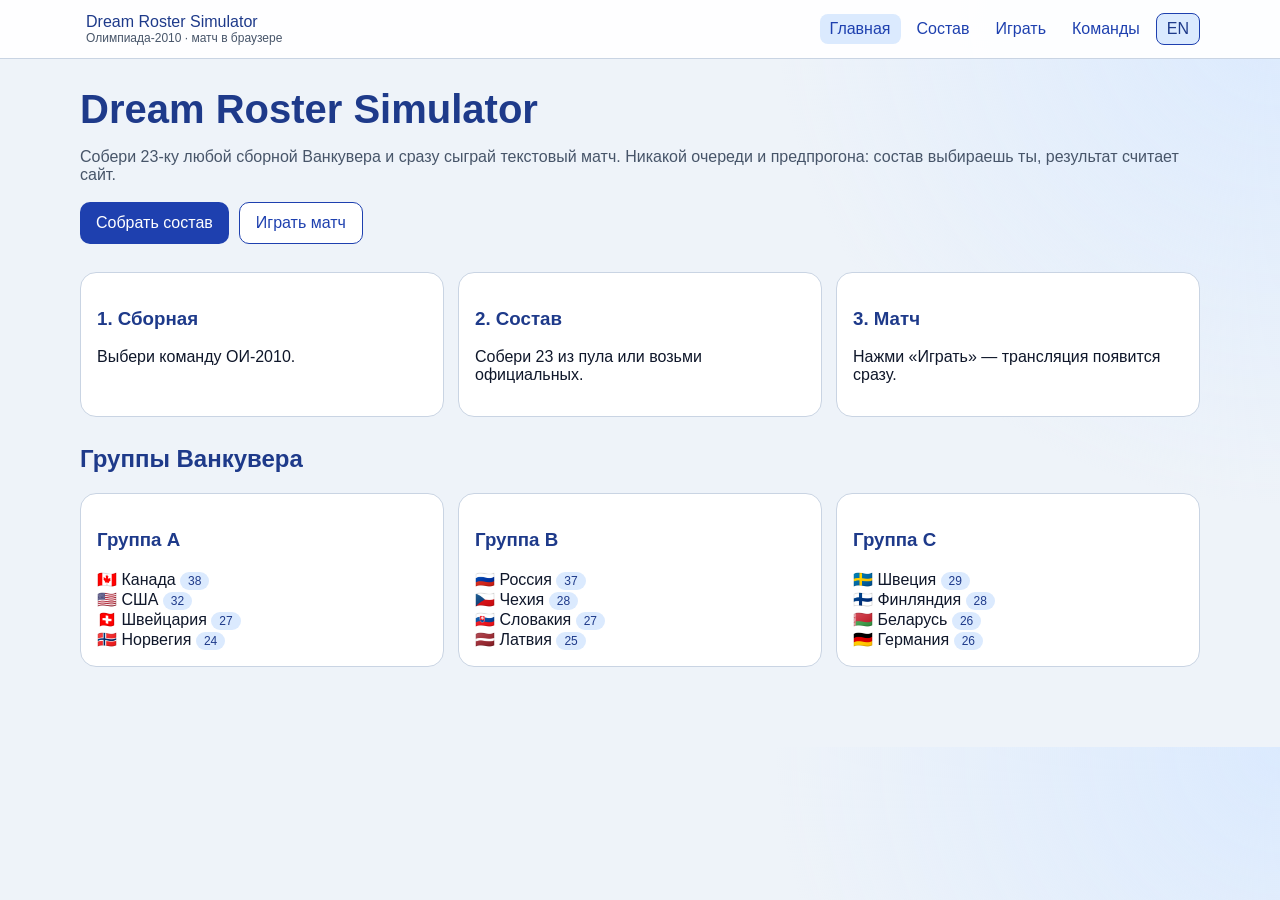
==== index.html @ 81cd00a1 "Add files via upload" ====
<!DOCTYPE html>
<html lang="ru">
<head>
  <meta charset="UTF-8" />
  <meta name="viewport" content="width=device-width, initial-scale=1" />
  <title>Dream Roster Simulator</title>
  <meta name="description" content="Собери состав ОИ-2010 и сыграй текстовый матч прямо в браузере." />
  <link rel="stylesheet" href="styles.css" />
</head>
<body>
  <header>
    <div class="bar">
      <button class="logo" data-go="home" type="button">
        Dream Roster Simulator
        <small id="logoSub"></small>
      </button>
      <nav>
        <button data-go="home" type="button"></button>
        <button data-go="roster" type="button"></button>
        <button data-go="simulate" type="button"></button>
        <button data-go="teams" type="button"></button>
        <button class="lang" id="langBtn" type="button">EN</button>
      </nav>
    </div>
  </header>

  <main class="wrap">
    <section id="home" class="page on">
      <h1>Dream Roster Simulator</h1>
      <p class="muted" id="homeLead"></p>
      <div class="actions">
        <button class="btn" data-go="roster" id="btnRoster" type="button"></button>
        <button class="btn ghost" data-go="simulate" id="btnSim" type="button"></button>
      </div>
      <div class="grid how" id="howGrid"></div>
      <h2 id="groupsTitle"></h2>
      <div class="groups" id="homeGroups"></div>
    </section>

    <section id="teams" class="page">
      <h1 id="teamsTitle"></h1>
      <p class="muted" id="teamsLead"></p>
      <div class="groups" id="teamsGroups"></div>
    </section>

    <section id="roster" class="page">
      <h1 id="rosterTitle"></h1>
      <p class="muted" id="rosterLead"></p>
      <div class="toolbar">
        <select id="teamSelect"></select>
        <input type="search" id="q" />
        <select id="posFilter">
          <option value="">POS</option>
          <option value="G">G</option>
          <option value="D">D</option>
          <option value="F">F</option>
        </select>
        <select id="statusFilter">
          <option value="">status</option>
          <option value="official">official</option>
          <option value="reserve">reserve</option>
          <option value="candidate">candidate</option>
        </select>
        <button class="btn ghost" id="fillOfficial" type="button"></button>
        <button class="btn ghost" id="clearRoster" type="button"></button>
        <button class="btn" id="saveRoster" type="button"></button>
        <button class="btn" id="playFromRoster" type="button"></button>
      </div>
      <p class="counts" id="counts"></p>
      <div class="split">
        <div>
          <h3 id="poolLabel"></h3>
          <div class="list" id="playerList"></div>
        </div>
        <div>
          <h3 id="pickedLabel"></h3>
          <div class="list" id="pickedList"></div>
        </div>
      </div>
    </section>

    <section id="simulate" class="page">
      <h1 id="simTitle"></h1>
      <p class="muted" id="simLead"></p>
      <div class="toolbar">
        <select id="homeTeam"></select>
        <span>vs</span>
        <select id="awayTeam"></select>
        <button class="btn" id="playBtn" type="button"></button>
      </div>
      <div class="sim" id="simOut"></div>
    </section>
  </main>

  <script src="data.js"></script>
  <script src="app.js"></script>
</body>
</html>
---- styles.css ----
:root {
  --blue: #1e40af;
  --blue-dark: #1e3a8a;
  --blue-soft: #dbeafe;
  --ice: #eef3f9;
  --ink: #0f172a;
  --muted: #475569;
  --line: #c9d4e3;
}
* { box-sizing: border-box; }
body {
  margin: 0;
  font-family: "Trebuchet MS", "Segoe UI", sans-serif;
  background: radial-gradient(circle at top right, #dbeafe 0, transparent 34%), #eef3f9;
  color: var(--ink);
}
header {
  background: rgba(255,255,255,.94);
  border-bottom: 1px solid var(--line);
  position: sticky; top: 0; z-index: 8;
}
.bar {
  max-width: 1160px; margin: 0 auto; padding: 12px 20px;
  display: flex; justify-content: space-between; align-items: center; gap: 16px;
}
.logo {
  color: var(--blue-dark); font-weight: 800; background: none; border: 0;
  font: inherit; text-align: left; cursor: pointer;
}
.logo small { display: block; font-weight: 500; color: var(--muted); font-size: 12px; }
nav { display: flex; gap: 6px; align-items: center; flex-wrap: wrap; }
nav button {
  background: none; border: 0; color: var(--blue); cursor: pointer;
  font: inherit; padding: 6px 10px; border-radius: 8px;
}
nav button.active, nav button:hover { background: var(--blue-soft); }
.lang { border: 1px solid var(--blue) !important; background: var(--blue-soft) !important; color: var(--blue-dark) !important; }
.wrap { max-width: 1160px; margin: 0 auto; padding: 28px 20px 80px; }
h1 { color: var(--blue-dark); margin: 0 0 10px; font-size: clamp(28px, 4vw, 40px); }
h2, h3 { color: var(--blue-dark); }
.muted { color: var(--muted); }
.actions { display: flex; gap: 10px; flex-wrap: wrap; margin: 18px 0 28px; }
.btn { background: var(--blue); color: #fff; border: 0; padding: 11px 16px; border-radius: 10px; cursor: pointer; font: inherit; }
.btn.ghost { background: #fff; color: var(--blue); border: 1px solid var(--blue); }
.groups, .grid, .how { display: grid; grid-template-columns: repeat(auto-fit, minmax(230px, 1fr)); gap: 14px; }
.how { margin-bottom: 28px; }
.card { background: #fff; border: 1px solid var(--line); border-radius: 16px; padding: 16px; }
.card.click { cursor: pointer; }
.card.click:hover { border-color: var(--blue); }
.page { display: none; }
.page.on { display: block; }
.toolbar { display: flex; gap: 8px; flex-wrap: wrap; align-items: center; margin: 0 0 14px; }
select, input[type=search] { font: inherit; padding: 8px 10px; border-radius: 8px; border: 1px solid var(--line); background: #fff; }
.counts { font-size: 15px; margin: 0 0 12px; }
.ok { color: #166534; }
.warn { color: #9a3412; }
.split { display: grid; grid-template-columns: 1.35fr .65fr; gap: 16px; }
@media (max-width: 860px) { .split { grid-template-columns: 1fr; } }
.list { display: grid; gap: 6px; max-height: 64vh; overflow: auto; }
.row {
  display: grid; grid-template-columns: 28px 1fr auto; gap: 8px; align-items: center;
  background: #fff; border: 1px solid var(--line); border-radius: 10px; padding: 8px 10px;
}
.row small { color: var(--muted); display: block; }
.badge { font-size: 11px; border-radius: 999px; padding: 2px 8px; background: var(--blue-soft); color: var(--blue-dark); white-space: nowrap; }
.badge.reserve { background: #fef3c7; color: #92400e; }
.badge.candidate { background: #e2e8f0; color: #334155; }
.sim { white-space: pre-wrap; background: #fff; border: 1px solid var(--line); border-radius: 16px; padding: 16px 18px; line-height: 1.55; min-height: 180px; }
.pill { display: inline-block; background: var(--blue-soft); color: var(--blue-dark); border-radius: 999px; padding: 2px 8px; font-size: 12px; }
.err { background: #fef2f2; border: 1px solid #fecaca; color: #991b1b; padding: 12px; border-radius: 12px; }
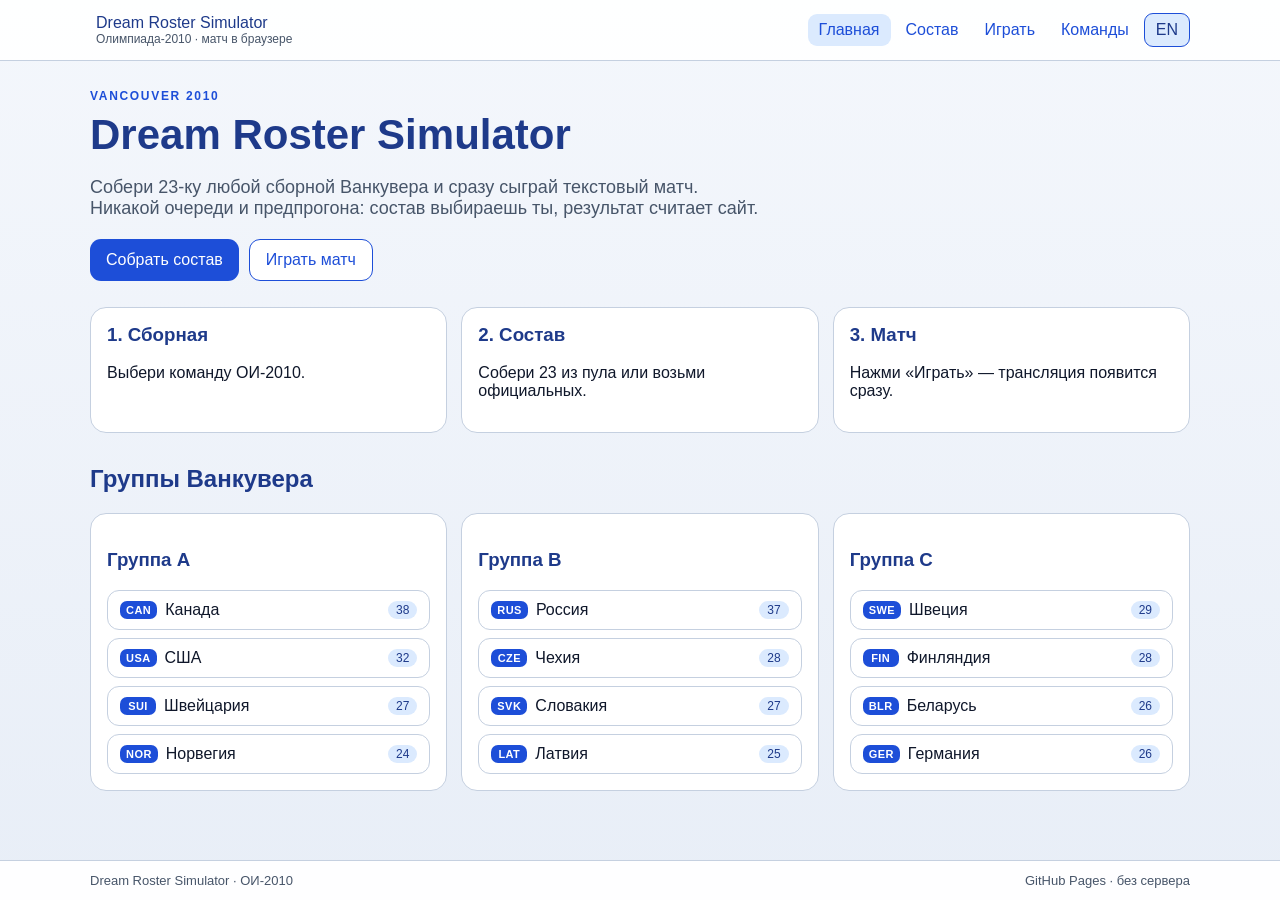
==== commit e2afa399: "Add files via upload" ====
--- a/index.html
+++ b/index.html
@@ -26,13 +26,14 @@
 
   <main class="wrap">
     <section id="home" class="page on">
+      <p class="eyebrow">Vancouver 2010</p>
       <h1>Dream Roster Simulator</h1>
-      <p class="muted" id="homeLead"></p>
+      <p class="muted lead" id="homeLead"></p>
       <div class="actions">
         <button class="btn" data-go="roster" id="btnRoster" type="button"></button>
         <button class="btn ghost" data-go="simulate" id="btnSim" type="button"></button>
       </div>
-      <div class="grid how" id="howGrid"></div>
+      <div class="how" id="howGrid"></div>
       <h2 id="groupsTitle"></h2>
       <div class="groups" id="homeGroups"></div>
     </section>
@@ -63,18 +64,18 @@
         </select>
         <button class="btn ghost" id="fillOfficial" type="button"></button>
         <button class="btn ghost" id="clearRoster" type="button"></button>
-        <button class="btn" id="saveRoster" type="button"></button>
+        <button class="btn ghost" id="saveRoster" type="button"></button>
         <button class="btn" id="playFromRoster" type="button"></button>
       </div>
       <p class="counts" id="counts"></p>
-      <div class="split">
+      <div class="split roster-layout">
         <div>
           <h3 id="poolLabel"></h3>
           <div class="list" id="playerList"></div>
         </div>
         <div>
           <h3 id="pickedLabel"></h3>
-          <div class="list" id="pickedList"></div>
+          <div id="pickedList" class="sheet"></div>
         </div>
       </div>
     </section>
@@ -82,17 +83,25 @@
     <section id="simulate" class="page">
       <h1 id="simTitle"></h1>
       <p class="muted" id="simLead"></p>
-      <div class="toolbar">
+      <div class="toolbar playbar">
         <select id="homeTeam"></select>
-        <span>vs</span>
+        <button class="btn ghost swap" id="swapBtn" type="button">⇄</button>
         <select id="awayTeam"></select>
         <button class="btn" id="playBtn" type="button"></button>
       </div>
-      <div class="sim" id="simOut"></div>
+      <div id="board" class="board empty"></div>
     </section>
   </main>
 
+  <footer>
+    <div class="bar foot">
+      <span>Dream Roster Simulator · ОИ-2010</span>
+      <span class="muted">GitHub Pages · без сервера</span>
+    </div>
+  </footer>
+
   <script src="data.js"></script>
+  <script src="photos.js"></script>
   <script src="app.js"></script>
 </body>
 </html>
--- a/styles.css
+++ b/styles.css
@@ -1,62 +1,83 @@
 :root {
-  --blue: #1e40af;
+  --blue: #1d4ed8;
   --blue-dark: #1e3a8a;
   --blue-soft: #dbeafe;
-  --ice: #eef3f9;
+  --ice: #e8eef7;
   --ink: #0f172a;
   --muted: #475569;
-  --line: #c9d4e3;
+  --line: #c5d0e0;
 }
 * { box-sizing: border-box; }
 body {
   margin: 0;
-  font-family: "Trebuchet MS", "Segoe UI", sans-serif;
-  background: radial-gradient(circle at top right, #dbeafe 0, transparent 34%), #eef3f9;
+  min-height: 100vh;
+  display: flex;
+  flex-direction: column;
+  font-family: "Segoe UI", "Trebuchet MS", sans-serif;
+  background:
+    linear-gradient(180deg, #f4f7fc 0%, var(--ice) 100%);
   color: var(--ink);
 }
-header {
-  background: rgba(255,255,255,.94);
-  border-bottom: 1px solid var(--line);
-  position: sticky; top: 0; z-index: 8;
+header, footer {
+  background: rgba(255,255,255,.95);
+  border-color: var(--line);
 }
+header { border-bottom: 1px solid var(--line); position: sticky; top: 0; z-index: 8; }
+footer { border-top: 1px solid var(--line); margin-top: auto; }
 .bar {
-  max-width: 1160px; margin: 0 auto; padding: 12px 20px;
+  max-width: 1140px; margin: 0 auto; padding: 12px 20px;
   display: flex; justify-content: space-between; align-items: center; gap: 16px;
 }
+.foot { color: var(--muted); font-size: 13px; }
 .logo {
   color: var(--blue-dark); font-weight: 800; background: none; border: 0;
-  font: inherit; text-align: left; cursor: pointer;
+  font: inherit; text-align: left; cursor: pointer; line-height: 1.2;
 }
 .logo small { display: block; font-weight: 500; color: var(--muted); font-size: 12px; }
-nav { display: flex; gap: 6px; align-items: center; flex-wrap: wrap; }
+nav { display: flex; gap: 4px; align-items: center; flex-wrap: wrap; }
 nav button {
   background: none; border: 0; color: var(--blue); cursor: pointer;
-  font: inherit; padding: 6px 10px; border-radius: 8px;
+  font: inherit; padding: 7px 11px; border-radius: 9px;
 }
 nav button.active, nav button:hover { background: var(--blue-soft); }
 .lang { border: 1px solid var(--blue) !important; background: var(--blue-soft) !important; color: var(--blue-dark) !important; }
-.wrap { max-width: 1160px; margin: 0 auto; padding: 28px 20px 80px; }
-h1 { color: var(--blue-dark); margin: 0 0 10px; font-size: clamp(28px, 4vw, 40px); }
+.wrap { max-width: 1140px; margin: 0 auto; padding: 28px 20px 48px; width: 100%; }
+.eyebrow {
+  letter-spacing: .14em; text-transform: uppercase; font-size: 12px;
+  color: var(--blue); margin: 0 0 8px; font-weight: 700;
+}
+h1 { color: var(--blue-dark); margin: 0 0 10px; font-size: clamp(28px, 4vw, 42px); }
 h2, h3 { color: var(--blue-dark); }
+.lead { max-width: 680px; font-size: 18px; }
 .muted { color: var(--muted); }
-.actions { display: flex; gap: 10px; flex-wrap: wrap; margin: 18px 0 28px; }
-.btn { background: var(--blue); color: #fff; border: 0; padding: 11px 16px; border-radius: 10px; cursor: pointer; font: inherit; }
+.actions { display: flex; gap: 10px; flex-wrap: wrap; margin: 20px 0 26px; }
+.btn {
+  background: var(--blue); color: #fff; border: 0;
+  padding: 11px 16px; border-radius: 11px; cursor: pointer; font: inherit;
+}
+.btn:hover { filter: brightness(1.05); }
 .btn.ghost { background: #fff; color: var(--blue); border: 1px solid var(--blue); }
-.groups, .grid, .how { display: grid; grid-template-columns: repeat(auto-fit, minmax(230px, 1fr)); gap: 14px; }
-.how { margin-bottom: 28px; }
+.how, .groups { display: grid; grid-template-columns: repeat(auto-fit, minmax(240px, 1fr)); gap: 14px; }
+.how { margin-bottom: 32px; }
+.how .card h3 { margin-top: 0; }
 .card { background: #fff; border: 1px solid var(--line); border-radius: 16px; padding: 16px; }
-.card.click { cursor: pointer; }
-.card.click:hover { border-color: var(--blue); }
 .page { display: none; }
 .page.on { display: block; }
 .toolbar { display: flex; gap: 8px; flex-wrap: wrap; align-items: center; margin: 0 0 14px; }
-select, input[type=search] { font: inherit; padding: 8px 10px; border-radius: 8px; border: 1px solid var(--line); background: #fff; }
+.playbar select { min-width: 160px; }
+.swap { padding: 8px 12px; }
+select, input[type=search] {
+  font: inherit; padding: 8px 10px; border-radius: 9px; border: 1px solid var(--line); background: #fff;
+}
 .counts { font-size: 15px; margin: 0 0 12px; }
 .ok { color: #166534; }
 .warn { color: #9a3412; }
 .split { display: grid; grid-template-columns: 1.35fr .65fr; gap: 16px; }
-@media (max-width: 860px) { .split { grid-template-columns: 1fr; } }
-.list { display: grid; gap: 6px; max-height: 64vh; overflow: auto; }
+@media (max-width: 860px) {
+  .split { grid-template-columns: 1fr; }
+  .logo { font-size: 15px; }
+}
+.list { display: grid; gap: 6px; }
 .row {
   display: grid; grid-template-columns: 28px 1fr auto; gap: 8px; align-items: center;
   background: #fff; border: 1px solid var(--line); border-radius: 10px; padding: 8px 10px;
@@ -65,6 +86,82 @@
 .badge { font-size: 11px; border-radius: 999px; padding: 2px 8px; background: var(--blue-soft); color: var(--blue-dark); white-space: nowrap; }
 .badge.reserve { background: #fef3c7; color: #92400e; }
 .badge.candidate { background: #e2e8f0; color: #334155; }
-.sim { white-space: pre-wrap; background: #fff; border: 1px solid var(--line); border-radius: 16px; padding: 16px 18px; line-height: 1.55; min-height: 180px; }
 .pill { display: inline-block; background: var(--blue-soft); color: var(--blue-dark); border-radius: 999px; padding: 2px 8px; font-size: 12px; }
 .err { background: #fef2f2; border: 1px solid #fecaca; color: #991b1b; padding: 12px; border-radius: 12px; }
+
+
+.group-card { overflow: visible; }
+.group-card:hover { border-color: var(--line); box-shadow: none; }
+.team-row {
+  position: relative;
+  margin-top: 8px;
+  border: 1px solid var(--line);
+  border-radius: 12px;
+  background: #fff;
+  cursor: pointer;
+  isolation: isolate;
+}
+.team-row + .team-row { margin-top: 8px; }
+.team-main { display: flex; align-items: center; gap: 8px; padding: 10px 12px; }
+.team-name { flex: 1; }
+.cc {
+  min-width: 36px; text-align: center; font-size: 11px; font-weight: 800;
+  letter-spacing: .04em; color: #fff; background: var(--blue);
+  border-radius: 7px; padding: 3px 6px;
+}
+.team-pop {
+  max-height: 0;
+  overflow: hidden;
+  padding: 0 12px;
+  opacity: 0;
+  border-top: 0;
+}
+.team-row:hover,
+.team-row:focus-within {
+  border-color: var(--blue);
+  background: #eff6ff;
+  box-shadow: 0 8px 18px rgba(30,64,175,.14);
+  z-index: 3;
+}
+.team-row:hover .team-pop,
+.team-row:focus-within .team-pop {
+  max-height: 160px;
+  opacity: 1;
+  padding: 0 12px 12px;
+  border-top: 1px dashed var(--line);
+  margin-top: 0;
+}
+.pop-meta { color: var(--muted); font-size: 13px; margin: 8px 0; }
+.pop-btn { width: 100%; }
+
+
+.roster-layout { align-items: start; }
+.avatar {
+  width: 36px; height: 36px; border-radius: 50%;
+  display: inline-flex; align-items: center; justify-content: center;
+  color: #fff; font-size: 11px; font-weight: 800; flex-shrink: 0;
+  object-fit: cover;
+}
+.pool-card {
+  display: grid; grid-template-columns: 36px 1fr auto; gap: 8px; align-items: center;
+  background: #fff; border: 1px solid var(--line); border-radius: 10px; padding: 8px;
+  cursor: grab;
+}
+.pool-card.in { opacity: .45; }
+.sheet { display: grid; gap: 12px; }
+.unit { background: #fff; border: 1px solid var(--line); border-radius: 14px; padding: 10px; }
+.unit h4 { margin: 0 0 8px; font-size: 13px; color: var(--muted); font-weight: 700; }
+.slots { display: grid; gap: 6px; }
+.slots.pair { grid-template-columns: 1fr 1fr; }
+.slots.line { grid-template-columns: 1fr 1fr 1fr; }
+.slot {
+  min-height: 64px; border: 1px dashed var(--line); border-radius: 10px;
+  padding: 8px; background: #f8fafc; display: flex; flex-direction: column; gap: 6px;
+}
+.slot .top { display: flex; align-items: center; gap: 8px; }
+.slot .who { font-size: 14px; line-height: 1.25; padding-left: 0; }
+
+.slot.over { border-color: var(--blue); background: #eff6ff; }
+.slot .lab { font-size: 10px; color: var(--muted); width: 28px; flex-shrink: 0; }
+.slot .who { font-size: 13px; line-height: 1.2; }
+.slot.empty { color: #94a3b8; font-size: 12px; }
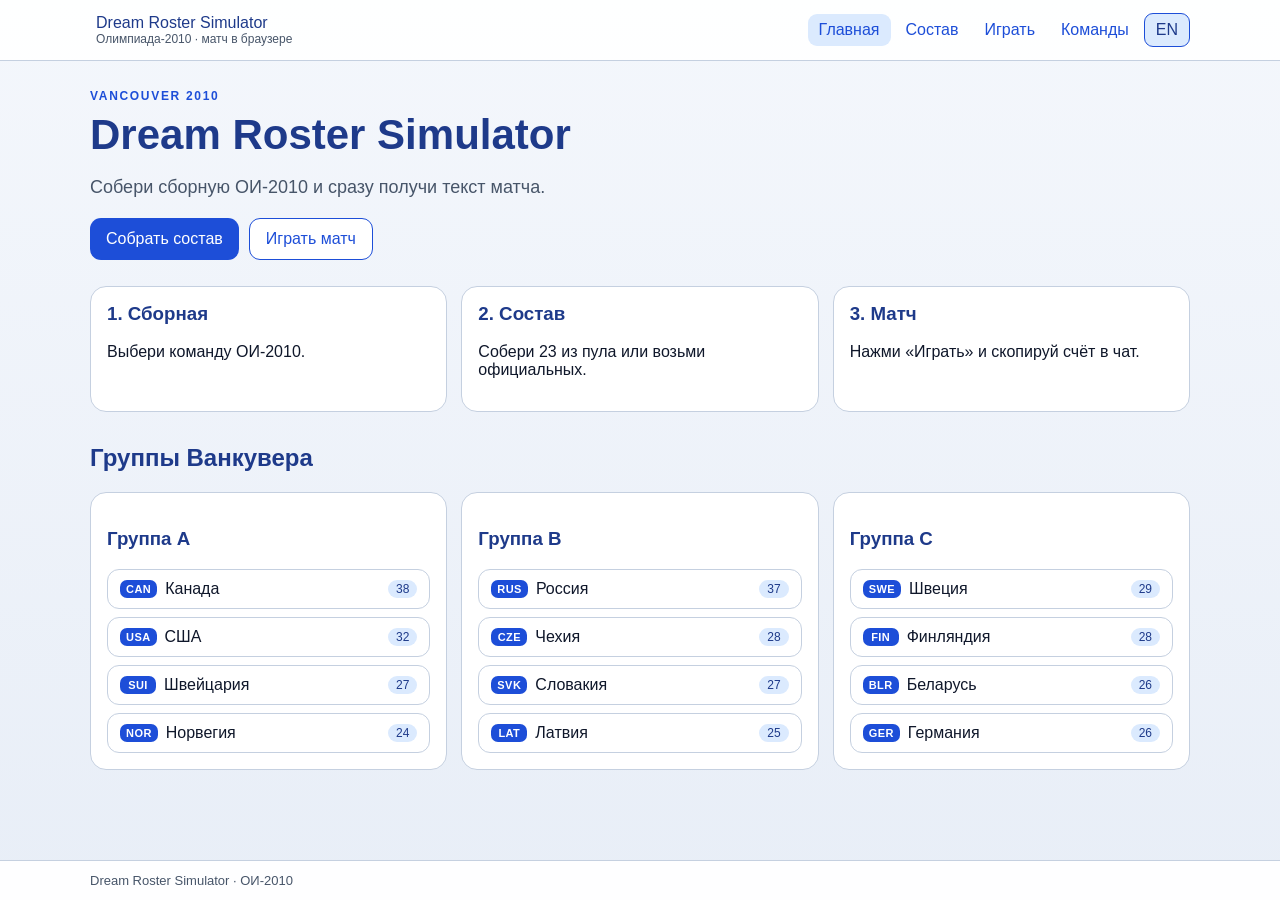
==== commit 8173cef1: "Add files via upload" ====
--- a/index.html
+++ b/index.html
@@ -96,7 +96,8 @@
   <footer>
     <div class="bar foot">
       <span>Dream Roster Simulator · ОИ-2010</span>
-      <span class="muted">GitHub Pages · без сервера</span>
+      <img class="hit-pixel" src="https://hits.sh/seve28.github.io/Dream-Roster-Simulator.svg"
+           alt="" width="1" height="1" />
     </div>
   </footer>
 
--- a/styles.css
+++ b/styles.css
@@ -73,9 +73,18 @@
 .ok { color: #166534; }
 .warn { color: #9a3412; }
 .split { display: grid; grid-template-columns: 1.35fr .65fr; gap: 16px; }
+.roster-layout { align-items: start; }
+.sheet {
+  position: static;
+  max-height: none;
+  overflow: visible;
+}
 @media (max-width: 860px) {
   .split { grid-template-columns: 1fr; }
   .logo { font-size: 15px; }
+  .roster-layout { display: flex; flex-direction: column; }
+  .roster-layout > div:last-child { order: -1; }
+  .sheet { position: static; max-height: none; overflow: visible; }
 }
 .list { display: grid; gap: 6px; }
 .row {
@@ -165,3 +174,5 @@
 .slot .lab { font-size: 10px; color: var(--muted); width: 28px; flex-shrink: 0; }
 .slot .who { font-size: 13px; line-height: 1.2; }
 .slot.empty { color: #94a3b8; font-size: 12px; }
+
+.copybar { padding: 12px 16px; border-top: 1px solid var(--line); }
